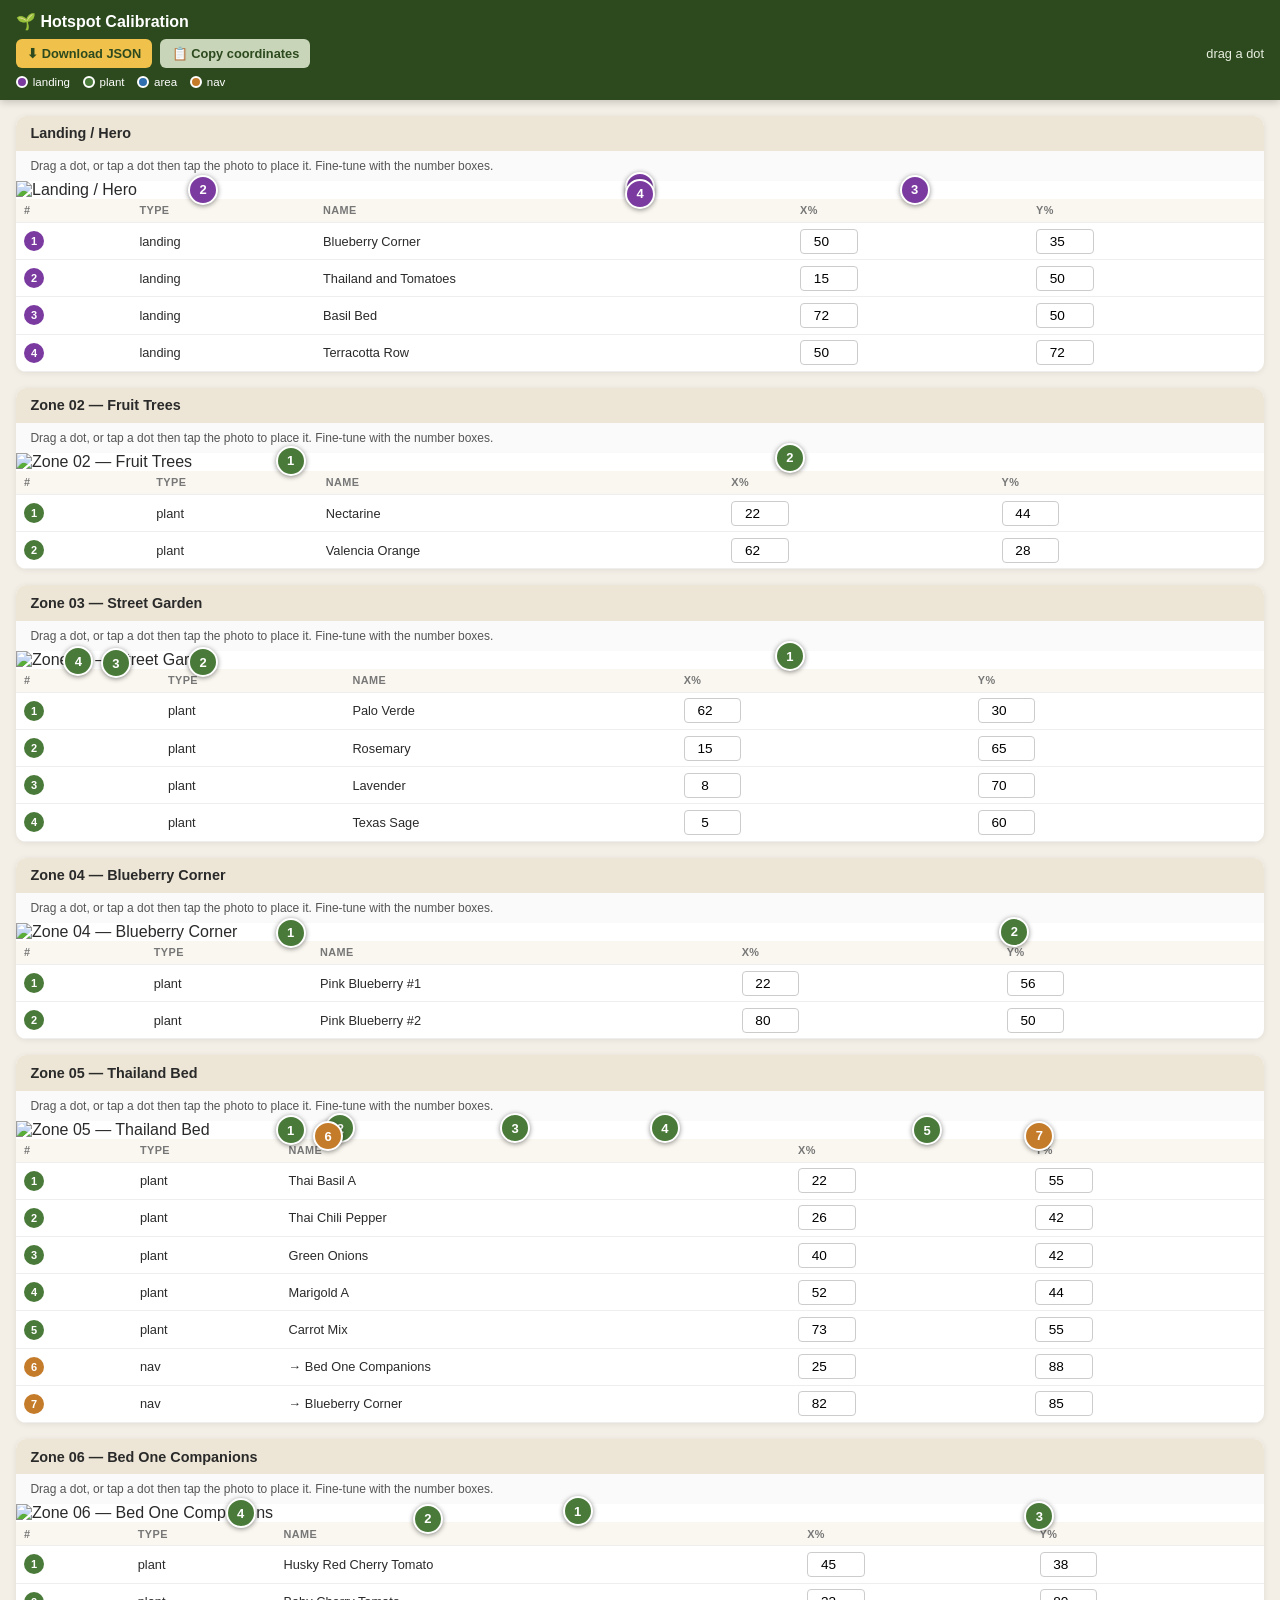
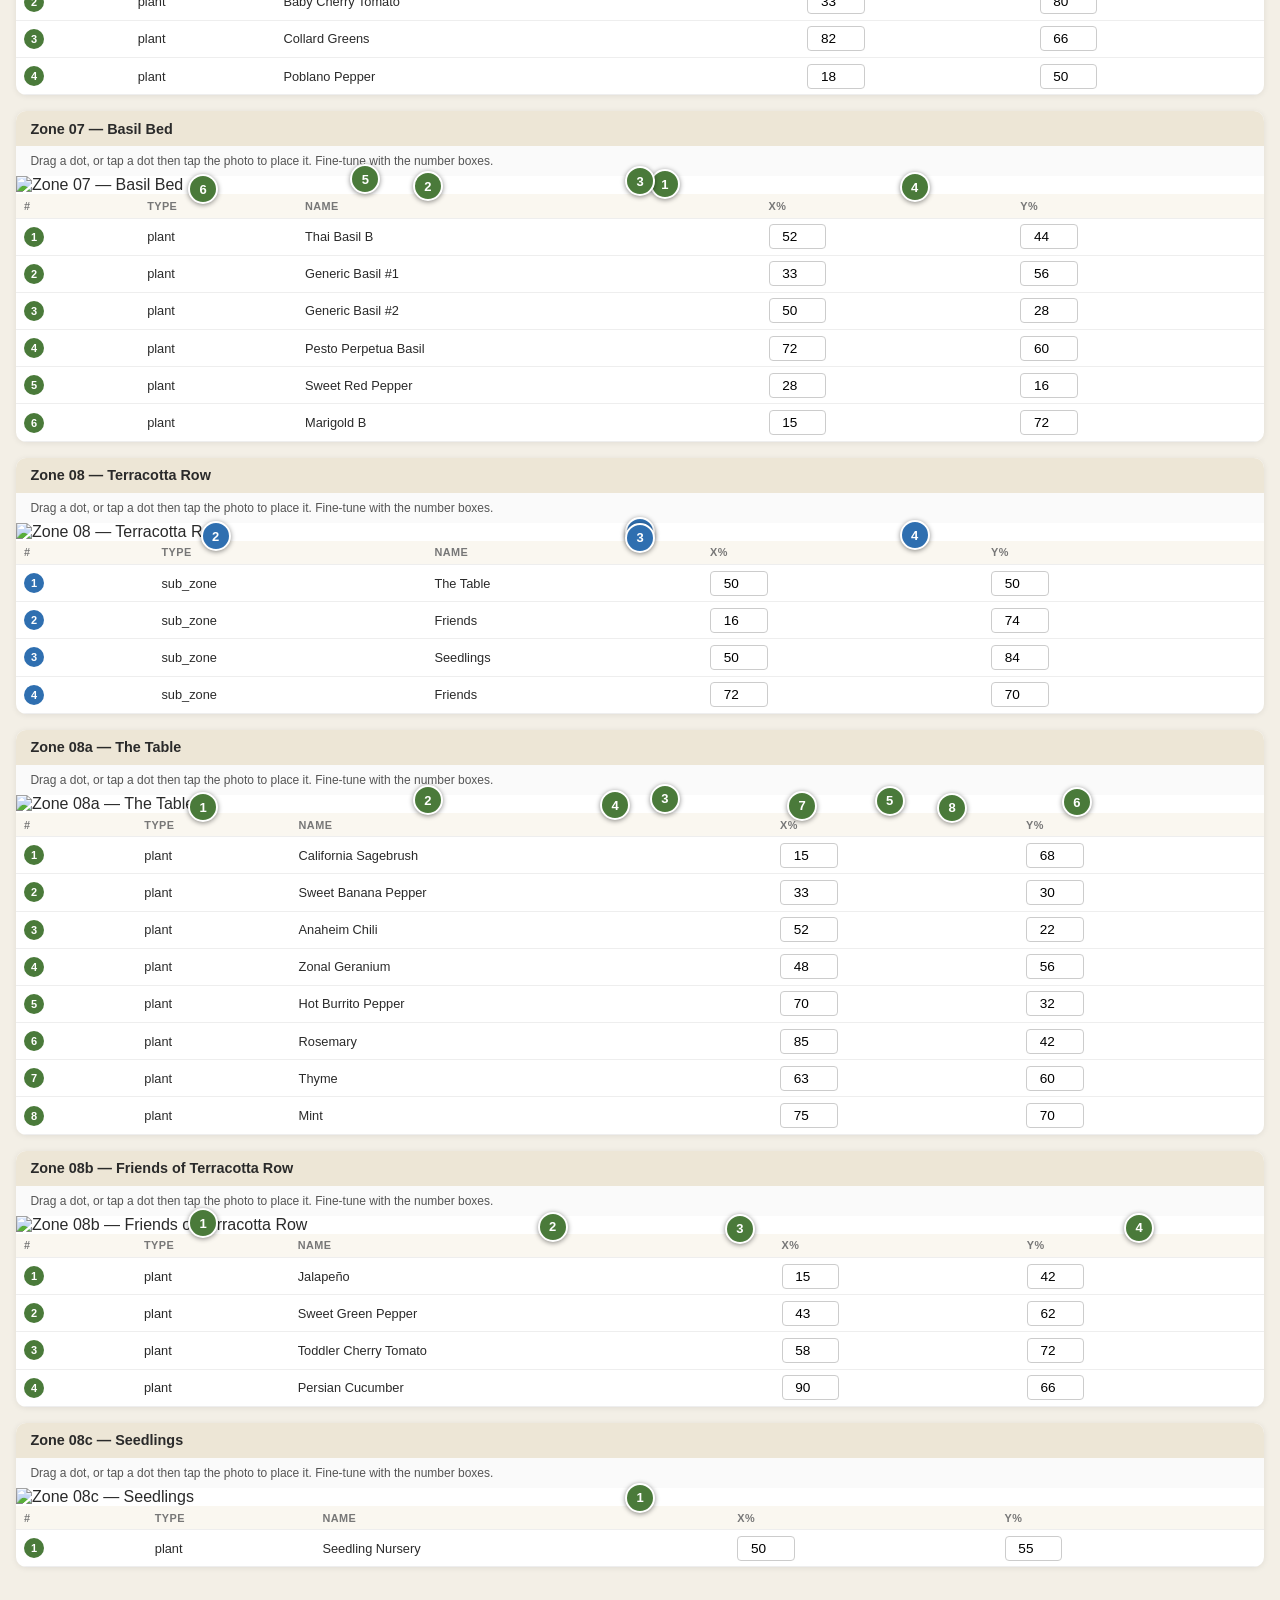
==== calibrate.html @ 71a966e8 "Add visual hotspot calibration tool (calibrate.html)" ====
<!DOCTYPE html>
<html lang="en">
<head>
  <meta charset="UTF-8">
  <meta name="viewport" content="width=device-width, initial-scale=1.0">
  <title>Hotspot Calibration — Glen's Garden</title>
  <style>
    * { box-sizing: border-box; margin: 0; padding: 0; }
    body { font-family: -apple-system, BlinkMacSystemFont, 'Segoe UI', sans-serif; background: #f3efe6; color: #2a2a2a; padding-bottom: 4rem; }
    header { position: sticky; top: 0; z-index: 50; background: #2d4a1e; color: #fff; padding: 0.75rem 1rem; box-shadow: 0 2px 8px rgba(0,0,0,.2); }
    header h1 { font-size: 1rem; font-weight: 600; }
    .toolbar { display: flex; gap: .5rem; margin-top: .5rem; flex-wrap: wrap; align-items: center; }
    .toolbar button { font-size: .8rem; padding: .45rem .7rem; border: 0; border-radius: 6px; background: #c8d5b9; color: #2d4a1e; font-weight: 600; cursor: pointer; }
    .toolbar button.primary { background: #f0c14b; }
    .readout { font-size: .8rem; color: #e8efe0; margin-left: auto; font-variant-numeric: tabular-nums; }
    .legend { display: flex; gap: .8rem; font-size: .72rem; margin-top: .45rem; flex-wrap: wrap; }
    .legend span { display: inline-flex; align-items: center; gap: .3rem; }
    .swatch { width: 12px; height: 12px; border-radius: 50%; display: inline-block; border: 2px solid #fff; }
    .block { background: #fff; margin: 1rem; border-radius: 10px; overflow: hidden; box-shadow: 0 1px 6px rgba(0,0,0,.08); }
    .block-title { padding: .6rem .9rem; font-weight: 600; font-size: .9rem; background: #ede6d6; }
    .img-wrap { position: relative; width: 100%; touch-action: none; user-select: none; -webkit-user-select: none; }
    .img-wrap img { display: block; width: 100%; height: auto; }
    .dot { position: absolute; transform: translate(-50%, -50%); width: 30px; height: 30px; border-radius: 50%;
           border: 2.5px solid #fff; display: flex; align-items: center; justify-content: center;
           color: #fff; font-size: 13px; font-weight: 700; cursor: grab; box-shadow: 0 1px 5px rgba(0,0,0,.45); touch-action: none; }
    .dot.sel { outline: 3px solid #f0c14b; outline-offset: 2px; z-index: 10; }
    table { width: 100%; border-collapse: collapse; font-size: .8rem; }
    th, td { padding: .35rem .5rem; border-bottom: 1px solid #eee; text-align: left; }
    th { background: #faf7f0; font-size: .68rem; text-transform: uppercase; letter-spacing: .04em; color: #777; }
    td .num { width: 3.6rem; padding: .25rem; border: 1px solid #ccc; border-radius: 4px; font-size: .85rem; text-align: center; }
    .rownum { width: 20px; height: 20px; border-radius: 50%; color: #fff; font-size: 11px; font-weight: 700; display: inline-flex; align-items: center; justify-content: center; }
    tr.active td { background: #fffbe9; }
    .hint { font-size: .75rem; color: #555; padding: .5rem .9rem; background: #fafafa; }
  </style>
</head>
<body>
  <header>
    <h1>🌱 Hotspot Calibration</h1>
    <div class="toolbar">
      <button class="primary" id="btn-download">⬇ Download JSON</button>
      <button id="btn-copy">📋 Copy coordinates</button>
      <span class="readout" id="readout">drag a dot</span>
    </div>
    <div class="legend">
      <span><i class="swatch" style="background:#7a3aa0"></i>landing</span>
      <span><i class="swatch" style="background:#4a7a3a"></i>plant</span>
      <span><i class="swatch" style="background:#2f6fb0"></i>area</span>
      <span><i class="swatch" style="background:#c47c2b"></i>nav</span>
    </div>
  </header>

  <div id="sections"></div>

  <script src="photo-config.js"></script>
  <script>
    const TYPE_COLOR = { landing:'#7a3aa0', plant:'#4a7a3a', sub_zone:'#2f6fb0', nav:'#c47c2b' };
    let DATA, selected = null;
    const allHandles = [];

    async function init() {
      DATA = await (await fetch('garden-data.json?_=' + Date.now())).json();
      const root = document.getElementById('sections');
      const zoneById = id => DATA.zones.find(z => z.id === id);

      // Landing / hero — landing_hotspots live on zones but sit on the hero photo
      const hero = zoneById('01');
      const landingDots = DATA.zones.filter(z => z.landing_hotspot).map(z => ({
        ref: z.landing_hotspot, type: 'landing',
        name: z.landing_label || z.name,
        id: { kind: 'landing', zoneId: z.id }
      }));
      if (hero) root.appendChild(block('Landing / Hero', hero.overview_photo, landingDots));

      // Each zone overview with its plant / area / nav dots
      DATA.zones.forEach(z => {
        const dots = [];
        (z.plants || []).forEach(p => { if (p.hotspot) dots.push({
          ref: p.hotspot, type: 'plant', name: p.name,
          id: { kind: 'plant', zoneId: z.id, plantId: p.id } }); });
        (z.sub_zones || []).forEach((s, i) => { if (s.hotspot) dots.push({
          ref: s.hotspot, type: 'sub_zone', name: s.name,
          id: { kind: 'sub', zoneId: z.id, index: i } }); });
        (z.nav_hotspots || []).forEach(n => { if (n.hotspot) {
          const t = zoneById(n.target);
          dots.push({ ref: n.hotspot, type: 'nav', name: '→ ' + (n.label || (t ? t.name : n.target)),
            id: { kind: 'nav', zoneId: z.id, target: n.target } }); } });
        if (dots.length) root.appendChild(block(`Zone ${z.id} — ${z.name}`, z.overview_photo, dots));
      });
    }

    function block(title, photo, dots) {
      const el = document.createElement('div');
      el.className = 'block';
      el.innerHTML = `<div class="block-title">${title}</div>
        <div class="hint">Drag a dot, or tap a dot then tap the photo to place it. Fine-tune with the number boxes.</div>
        <div class="img-wrap"><img src="${getPhotoUrl(photo)}" alt="${title}"></div>
        <table><thead><tr><th>#</th><th>Type</th><th>Name</th><th>X%</th><th>Y%</th></tr></thead><tbody></tbody></table>`;
      const wrap = el.querySelector('.img-wrap');
      const tbody = el.querySelector('tbody');

      dots.forEach((d, i) => {
        const n = i + 1;
        const color = TYPE_COLOR[d.type];

        const dot = document.createElement('div');
        dot.className = 'dot';
        dot.style.background = color;
        dot.textContent = n;
        place(dot, d.ref);
        wrap.appendChild(dot);

        const row = document.createElement('tr');
        row.innerHTML = `<td><span class="rownum" style="background:${color}">${n}</span></td>
          <td>${d.type}</td><td>${d.name}</td>
          <td><input class="num" type="number" min="0" max="100" step="1" value="${d.ref.x}"></td>
          <td><input class="num" type="number" min="0" max="100" step="1" value="${d.ref.y}"></td>`;
        const [xIn, yIn] = row.querySelectorAll('input');
        tbody.appendChild(row);

        const h = { ...d, dot, row, xIn, yIn, wrap, n };
        allHandles.push(h);

        const selectThis = () => {
          allHandles.forEach(o => { o.dot.classList.remove('sel'); o.row.classList.remove('active'); });
          dot.classList.add('sel'); row.classList.add('active'); selected = h;
          readout(h);
        };

        // drag
        dot.addEventListener('pointerdown', e => {
          e.preventDefault(); selectThis();
          const move = ev => setFromEvent(h, ev);
          const up = () => { document.removeEventListener('pointermove', move); document.removeEventListener('pointerup', up); };
          document.addEventListener('pointermove', move); document.addEventListener('pointerup', up);
        });
        // number inputs
        xIn.addEventListener('input', () => { d.ref.x = clamp(+xIn.value); place(dot, d.ref); readout(h); });
        yIn.addEventListener('input', () => { d.ref.y = clamp(+yIn.value); place(dot, d.ref); readout(h); });
      });

      // tap empty image area to move the selected dot here
      wrap.addEventListener('pointerdown', e => {
        if (e.target.classList.contains('dot')) return;
        if (selected && selected.wrap === wrap) setFromEvent(selected, e);
      });

      return el;
    }

    function setFromEvent(h, ev) {
      const r = h.wrap.getBoundingClientRect();
      h.ref.x = clamp(Math.round((ev.clientX - r.left) / r.width * 100));
      h.ref.y = clamp(Math.round((ev.clientY - r.top) / r.height * 100));
      place(h.dot, h.ref); h.xIn.value = h.ref.x; h.yIn.value = h.ref.y; readout(h);
    }
    function place(dot, ref) { dot.style.left = ref.x + '%'; dot.style.top = ref.y + '%'; }
    function clamp(v) { return Math.max(0, Math.min(100, isNaN(v) ? 0 : v)); }
    function readout(h) { document.getElementById('readout').textContent = `${h.name}: ${h.ref.x}, ${h.ref.y}`; }

    // Export full updated data file
    document.getElementById('btn-download').addEventListener('click', () => {
      const blob = new Blob([JSON.stringify(DATA, null, 2) + '\n'], { type: 'application/json' });
      const a = document.createElement('a');
      a.href = URL.createObjectURL(blob); a.download = 'garden-data.json'; a.click();
    });

    // Export a compact, paste-back summary
    document.getElementById('btn-copy').addEventListener('click', async () => {
      const lines = allHandles.map(h => {
        const id = h.id;
        if (id.kind === 'landing') return `landing ${id.zoneId} -> ${h.ref.x},${h.ref.y}`;
        if (id.kind === 'plant')   return `plant ${id.zoneId} ${id.plantId} -> ${h.ref.x},${h.ref.y}`;
        if (id.kind === 'sub')     return `sub ${id.zoneId} #${id.index} (${h.name}) -> ${h.ref.x},${h.ref.y}`;
        if (id.kind === 'nav')     return `nav ${id.zoneId} ${id.target} -> ${h.ref.x},${h.ref.y}`;
      });
      const text = 'HOTSPOTS\n' + lines.join('\n');
      try { await navigator.clipboard.writeText(text); document.getElementById('readout').textContent = 'copied ' + lines.length + ' coords'; }
      catch { prompt('Copy these coordinates:', text); }
    });

    init();
  </script>
</body>
</html>
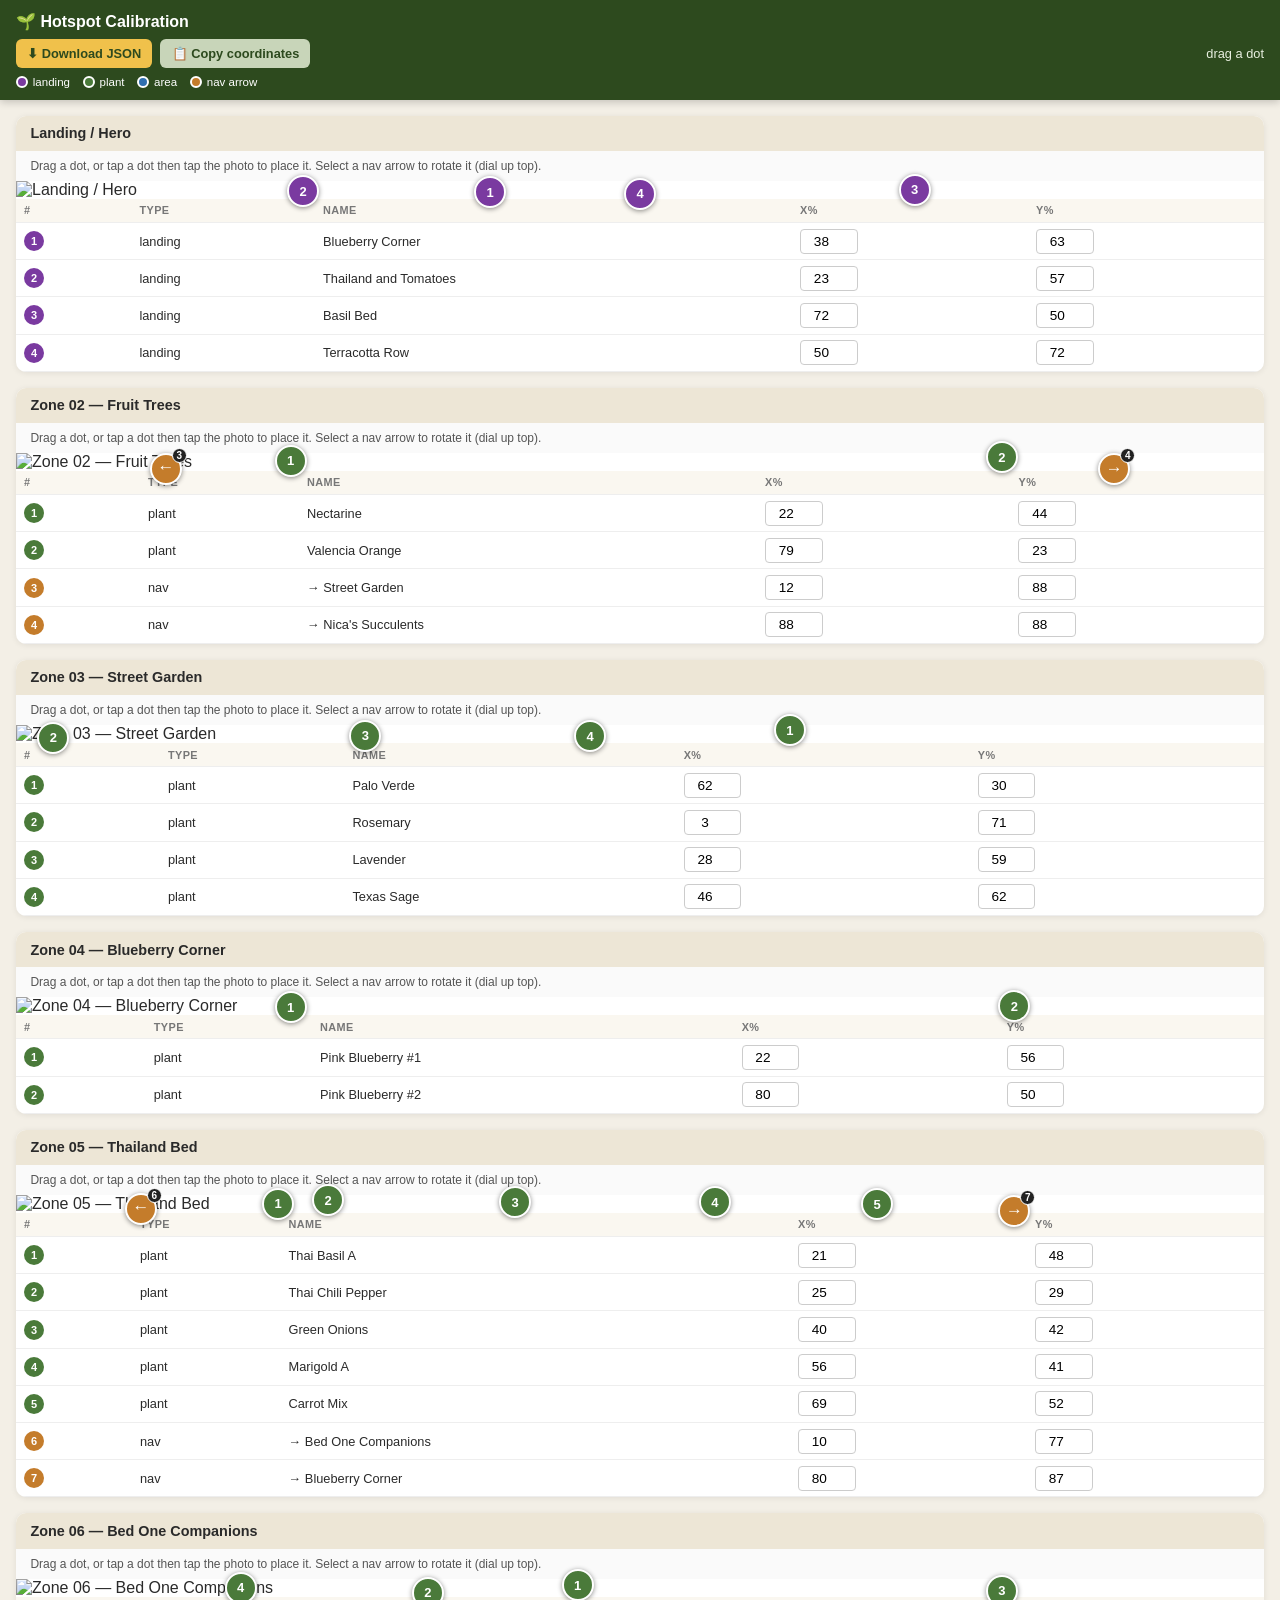
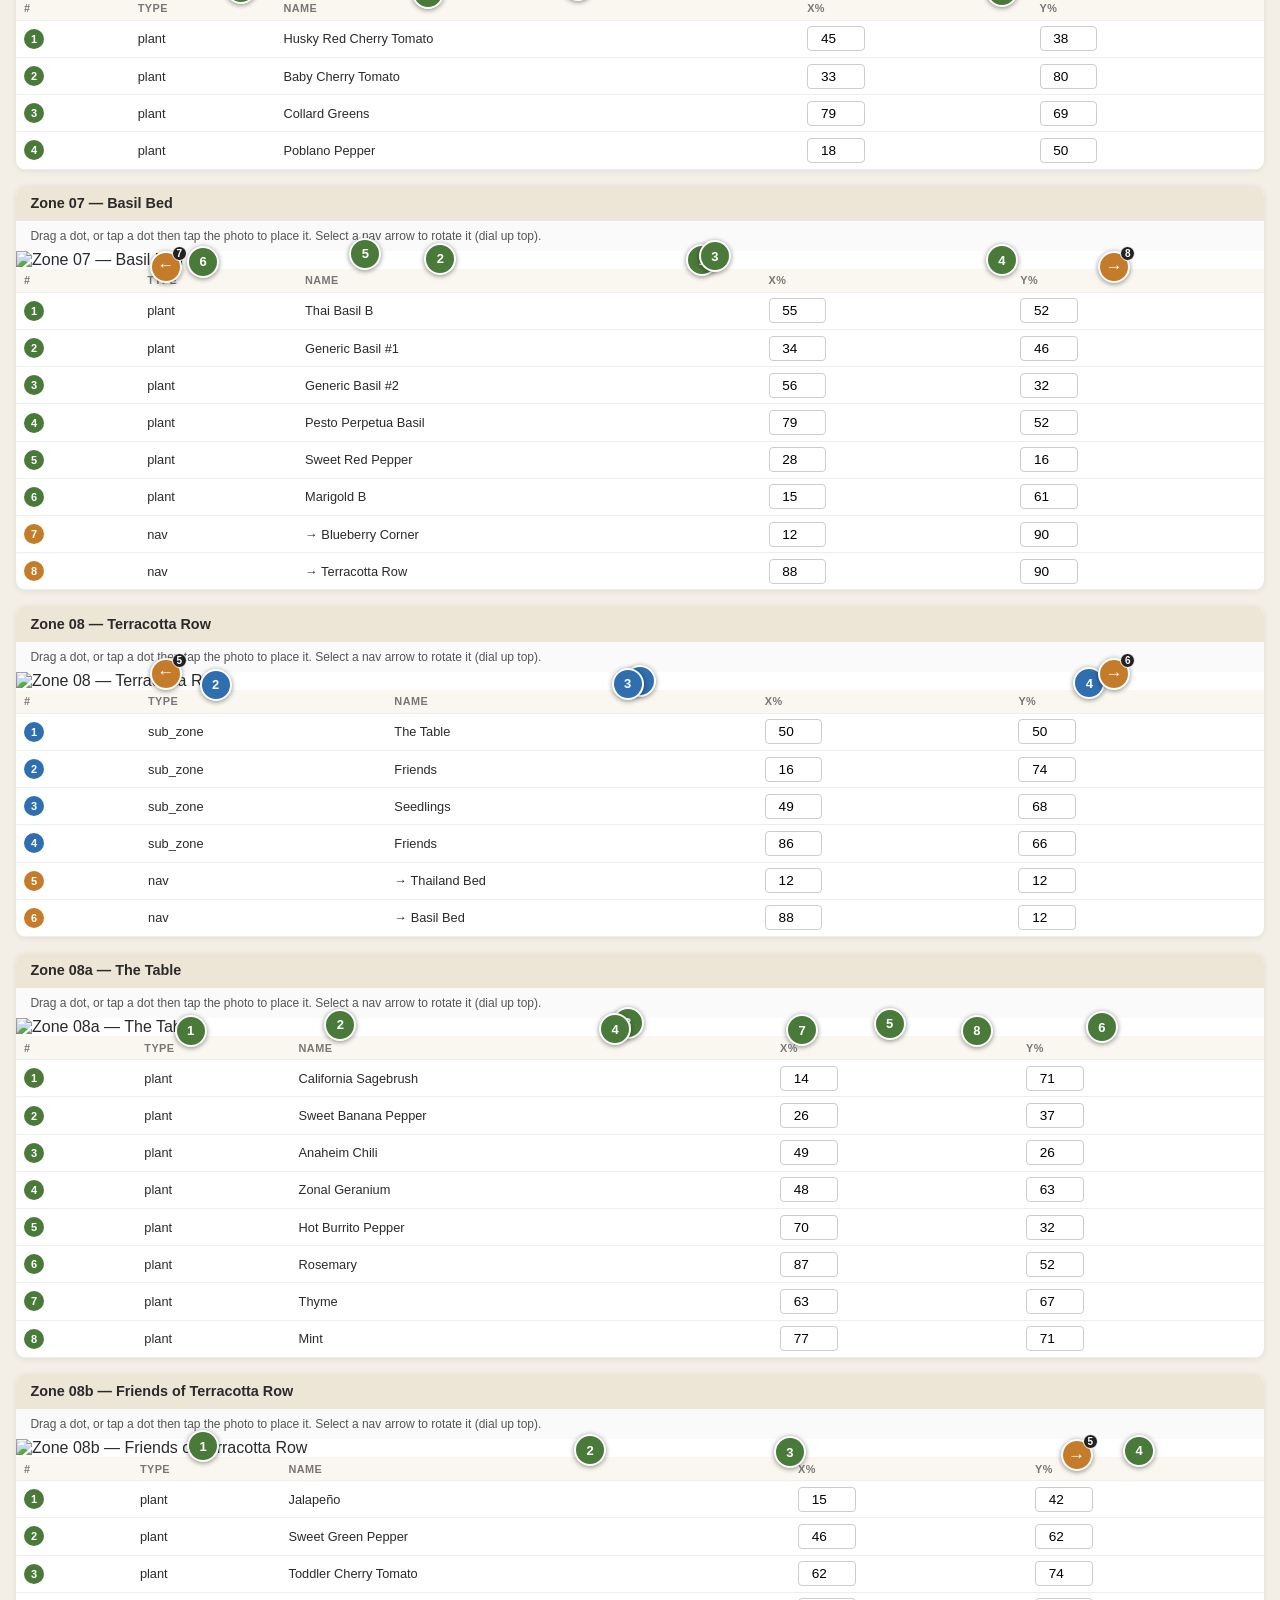
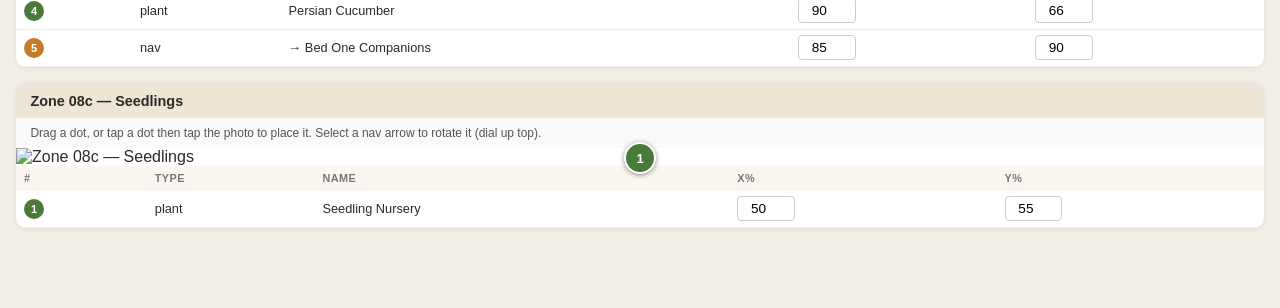
==== commit e7488031: "Arrows use rotation angle; add rotation dial to calibration tool" ====
--- a/calibrate.html
+++ b/calibrate.html
@@ -16,14 +16,23 @@
     .legend { display: flex; gap: .8rem; font-size: .72rem; margin-top: .45rem; flex-wrap: wrap; }
     .legend span { display: inline-flex; align-items: center; gap: .3rem; }
     .swatch { width: 12px; height: 12px; border-radius: 50%; display: inline-block; border: 2px solid #fff; }
+    /* rotation dial — shown only when a nav arrow is selected */
+    .rotbar { display: none; align-items: center; gap: .4rem; margin-top: .55rem; background: rgba(255,255,255,.12); padding: .4rem .55rem; border-radius: 8px; flex-wrap: wrap; }
+    .rotbar span.lbl { font-size: .75rem; font-weight: 600; }
+    .rotbar button { width: 30px; height: 30px; border: 0; border-radius: 6px; background: #c8d5b9; color: #2d4a1e; font-size: 1rem; font-weight: 700; cursor: pointer; }
+    .rotbar input[type=range] { flex: 1; min-width: 120px; accent-color: #f0c14b; }
+    .rotbar input[type=number] { width: 3.6rem; padding: .25rem; border-radius: 4px; border: 0; text-align: center; }
+    .rotbar .deg { font-size: .8rem; min-width: 2.6rem; text-align: right; font-variant-numeric: tabular-nums; }
     .block { background: #fff; margin: 1rem; border-radius: 10px; overflow: hidden; box-shadow: 0 1px 6px rgba(0,0,0,.08); }
     .block-title { padding: .6rem .9rem; font-weight: 600; font-size: .9rem; background: #ede6d6; }
     .img-wrap { position: relative; width: 100%; touch-action: none; user-select: none; -webkit-user-select: none; }
     .img-wrap img { display: block; width: 100%; height: auto; }
-    .dot { position: absolute; transform: translate(-50%, -50%); width: 30px; height: 30px; border-radius: 50%;
+    .dot { position: absolute; transform: translate(-50%, -50%); width: 32px; height: 32px; border-radius: 50%;
            border: 2.5px solid #fff; display: flex; align-items: center; justify-content: center;
            color: #fff; font-size: 13px; font-weight: 700; cursor: grab; box-shadow: 0 1px 5px rgba(0,0,0,.45); touch-action: none; }
     .dot.sel { outline: 3px solid #f0c14b; outline-offset: 2px; z-index: 10; }
+    .dot .na { display: inline-block; font-size: 17px; line-height: 1; }
+    .dot .badge { position: absolute; top: -7px; right: -7px; background: #222; color: #fff; font-size: 10px; width: 15px; height: 15px; border-radius: 50%; display: flex; align-items: center; justify-content: center; border: 1px solid #fff; }
     table { width: 100%; border-collapse: collapse; font-size: .8rem; }
     th, td { padding: .35rem .5rem; border-bottom: 1px solid #eee; text-align: left; }
     th { background: #faf7f0; font-size: .68rem; text-transform: uppercase; letter-spacing: .04em; color: #777; }
@@ -41,11 +50,21 @@
       <button id="btn-copy">📋 Copy coordinates</button>
       <span class="readout" id="readout">drag a dot</span>
     </div>
+    <div class="rotbar" id="rotbar">
+      <span class="lbl">Rotate arrow:</span>
+      <button data-a="180" title="left">←</button>
+      <button data-a="270" title="up">↑</button>
+      <button data-a="0" title="right">→</button>
+      <button data-a="90" title="down">↓</button>
+      <input type="range" id="rotRange" min="0" max="359" step="5" value="0">
+      <input type="number" id="rotNum" min="0" max="359" step="5" value="0">
+      <span class="deg" id="rotVal">0°</span>
+    </div>
     <div class="legend">
       <span><i class="swatch" style="background:#7a3aa0"></i>landing</span>
       <span><i class="swatch" style="background:#4a7a3a"></i>plant</span>
       <span><i class="swatch" style="background:#2f6fb0"></i>area</span>
-      <span><i class="swatch" style="background:#c47c2b"></i>nav</span>
+      <span><i class="swatch" style="background:#c47c2b"></i>nav arrow</span>
     </div>
   </header>
 
@@ -62,16 +81,12 @@
       const root = document.getElementById('sections');
       const zoneById = id => DATA.zones.find(z => z.id === id);
 
-      // Landing / hero — landing_hotspots live on zones but sit on the hero photo
       const hero = zoneById('01');
       const landingDots = DATA.zones.filter(z => z.landing_hotspot).map(z => ({
-        ref: z.landing_hotspot, type: 'landing',
-        name: z.landing_label || z.name,
-        id: { kind: 'landing', zoneId: z.id }
-      }));
+        ref: z.landing_hotspot, type: 'landing', name: z.landing_label || z.name,
+        id: { kind: 'landing', zoneId: z.id } }));
       if (hero) root.appendChild(block('Landing / Hero', hero.overview_photo, landingDots));
 
-      // Each zone overview with its plant / area / nav dots
       DATA.zones.forEach(z => {
         const dots = [];
         (z.plants || []).forEach(p => { if (p.hotspot) dots.push({
@@ -81,9 +96,10 @@
           ref: s.hotspot, type: 'sub_zone', name: s.name,
           id: { kind: 'sub', zoneId: z.id, index: i } }); });
         (z.nav_hotspots || []).forEach(n => { if (n.hotspot) {
+          if (n.angle == null) n.angle = 0;
           const t = zoneById(n.target);
           dots.push({ ref: n.hotspot, type: 'nav', name: '→ ' + (n.label || (t ? t.name : n.target)),
-            id: { kind: 'nav', zoneId: z.id, target: n.target } }); } });
+            id: { kind: 'nav', zoneId: z.id, target: n.target }, navObj: n }); } });
         if (dots.length) root.appendChild(block(`Zone ${z.id} — ${z.name}`, z.overview_photo, dots));
       });
     }
@@ -92,7 +108,7 @@
       const el = document.createElement('div');
       el.className = 'block';
       el.innerHTML = `<div class="block-title">${title}</div>
-        <div class="hint">Drag a dot, or tap a dot then tap the photo to place it. Fine-tune with the number boxes.</div>
+        <div class="hint">Drag a dot, or tap a dot then tap the photo to place it. Select a nav arrow to rotate it (dial up top).</div>
         <div class="img-wrap"><img src="${getPhotoUrl(photo)}" alt="${title}"></div>
         <table><thead><tr><th>#</th><th>Type</th><th>Name</th><th>X%</th><th>Y%</th></tr></thead><tbody></tbody></table>`;
       const wrap = el.querySelector('.img-wrap');
@@ -105,8 +121,18 @@
         const dot = document.createElement('div');
         dot.className = 'dot';
         dot.style.background = color;
-        dot.textContent = n;
         place(dot, d.ref);
+        if (d.type === 'nav') {
+          const g = document.createElement('span');
+          g.className = 'na'; g.textContent = '→';
+          g.style.transform = `rotate(${d.navObj.angle || 0}deg)`;
+          const badge = document.createElement('span');
+          badge.className = 'badge'; badge.textContent = n;
+          dot.appendChild(g); dot.appendChild(badge);
+          d.glyph = g;
+        } else {
+          dot.textContent = n;
+        }
         wrap.appendChild(dot);
 
         const row = document.createElement('tr');
@@ -117,35 +143,53 @@
         const [xIn, yIn] = row.querySelectorAll('input');
         tbody.appendChild(row);
 
-        const h = { ...d, dot, row, xIn, yIn, wrap, n };
+        const h = Object.assign(d, { dot, row, xIn, yIn, wrap, n });
         allHandles.push(h);
 
-        const selectThis = () => {
-          allHandles.forEach(o => { o.dot.classList.remove('sel'); o.row.classList.remove('active'); });
-          dot.classList.add('sel'); row.classList.add('active'); selected = h;
-          readout(h);
-        };
-
-        // drag
         dot.addEventListener('pointerdown', e => {
-          e.preventDefault(); selectThis();
+          e.preventDefault(); selectHandle(h);
           const move = ev => setFromEvent(h, ev);
           const up = () => { document.removeEventListener('pointermove', move); document.removeEventListener('pointerup', up); };
           document.addEventListener('pointermove', move); document.addEventListener('pointerup', up);
         });
-        // number inputs
         xIn.addEventListener('input', () => { d.ref.x = clamp(+xIn.value); place(dot, d.ref); readout(h); });
         yIn.addEventListener('input', () => { d.ref.y = clamp(+yIn.value); place(dot, d.ref); readout(h); });
       });
 
-      // tap empty image area to move the selected dot here
       wrap.addEventListener('pointerdown', e => {
-        if (e.target.classList.contains('dot')) return;
+        if (e.target.closest('.dot')) return;
         if (selected && selected.wrap === wrap) setFromEvent(selected, e);
       });
-
       return el;
     }
+
+    function selectHandle(h) {
+      allHandles.forEach(o => { o.dot.classList.remove('sel'); o.row.classList.remove('active'); });
+      h.dot.classList.add('sel'); h.row.classList.add('active'); selected = h;
+      const rb = document.getElementById('rotbar');
+      if (h.type === 'nav') {
+        rb.style.display = 'flex';
+        const a = h.navObj.angle || 0;
+        document.getElementById('rotRange').value = a;
+        document.getElementById('rotNum').value = a;
+        document.getElementById('rotVal').textContent = a + '°';
+      } else { rb.style.display = 'none'; }
+      readout(h);
+    }
+
+    function setAngle(v) {
+      if (!selected || selected.type !== 'nav') return;
+      v = ((Math.round(+v) % 360) + 360) % 360;
+      selected.navObj.angle = v;
+      if (selected.glyph) selected.glyph.style.transform = `rotate(${v}deg)`;
+      document.getElementById('rotRange').value = v;
+      document.getElementById('rotNum').value = v;
+      document.getElementById('rotVal').textContent = v + '°';
+      readout(selected);
+    }
+    document.getElementById('rotRange').addEventListener('input', e => setAngle(e.target.value));
+    document.getElementById('rotNum').addEventListener('input', e => setAngle(e.target.value));
+    document.querySelectorAll('.rotbar button').forEach(b => b.addEventListener('click', () => setAngle(b.dataset.a)));
 
     function setFromEvent(h, ev) {
       const r = h.wrap.getBoundingClientRect();
@@ -155,23 +199,24 @@
     }
     function place(dot, ref) { dot.style.left = ref.x + '%'; dot.style.top = ref.y + '%'; }
     function clamp(v) { return Math.max(0, Math.min(100, isNaN(v) ? 0 : v)); }
-    function readout(h) { document.getElementById('readout').textContent = `${h.name}: ${h.ref.x}, ${h.ref.y}`; }
-
-    // Export full updated data file
+    function readout(h) {
+      const base = `${h.name}: ${h.ref.x}, ${h.ref.y}`;
+      document.getElementById('readout').textContent = h.type === 'nav' ? `${base} · ${h.navObj.angle || 0}°` : base;
+    }
+
     document.getElementById('btn-download').addEventListener('click', () => {
       const blob = new Blob([JSON.stringify(DATA, null, 2) + '\n'], { type: 'application/json' });
       const a = document.createElement('a');
       a.href = URL.createObjectURL(blob); a.download = 'garden-data.json'; a.click();
     });
 
-    // Export a compact, paste-back summary
     document.getElementById('btn-copy').addEventListener('click', async () => {
       const lines = allHandles.map(h => {
         const id = h.id;
         if (id.kind === 'landing') return `landing ${id.zoneId} -> ${h.ref.x},${h.ref.y}`;
         if (id.kind === 'plant')   return `plant ${id.zoneId} ${id.plantId} -> ${h.ref.x},${h.ref.y}`;
         if (id.kind === 'sub')     return `sub ${id.zoneId} #${id.index} (${h.name}) -> ${h.ref.x},${h.ref.y}`;
-        if (id.kind === 'nav')     return `nav ${id.zoneId} ${id.target} -> ${h.ref.x},${h.ref.y}`;
+        if (id.kind === 'nav')     return `nav ${id.zoneId} ${id.target} -> ${h.ref.x},${h.ref.y} @${h.navObj.angle || 0}`;
       });
       const text = 'HOTSPOTS\n' + lines.join('\n');
       try { await navigator.clipboard.writeText(text); document.getElementById('readout').textContent = 'copied ' + lines.length + ' coords'; }
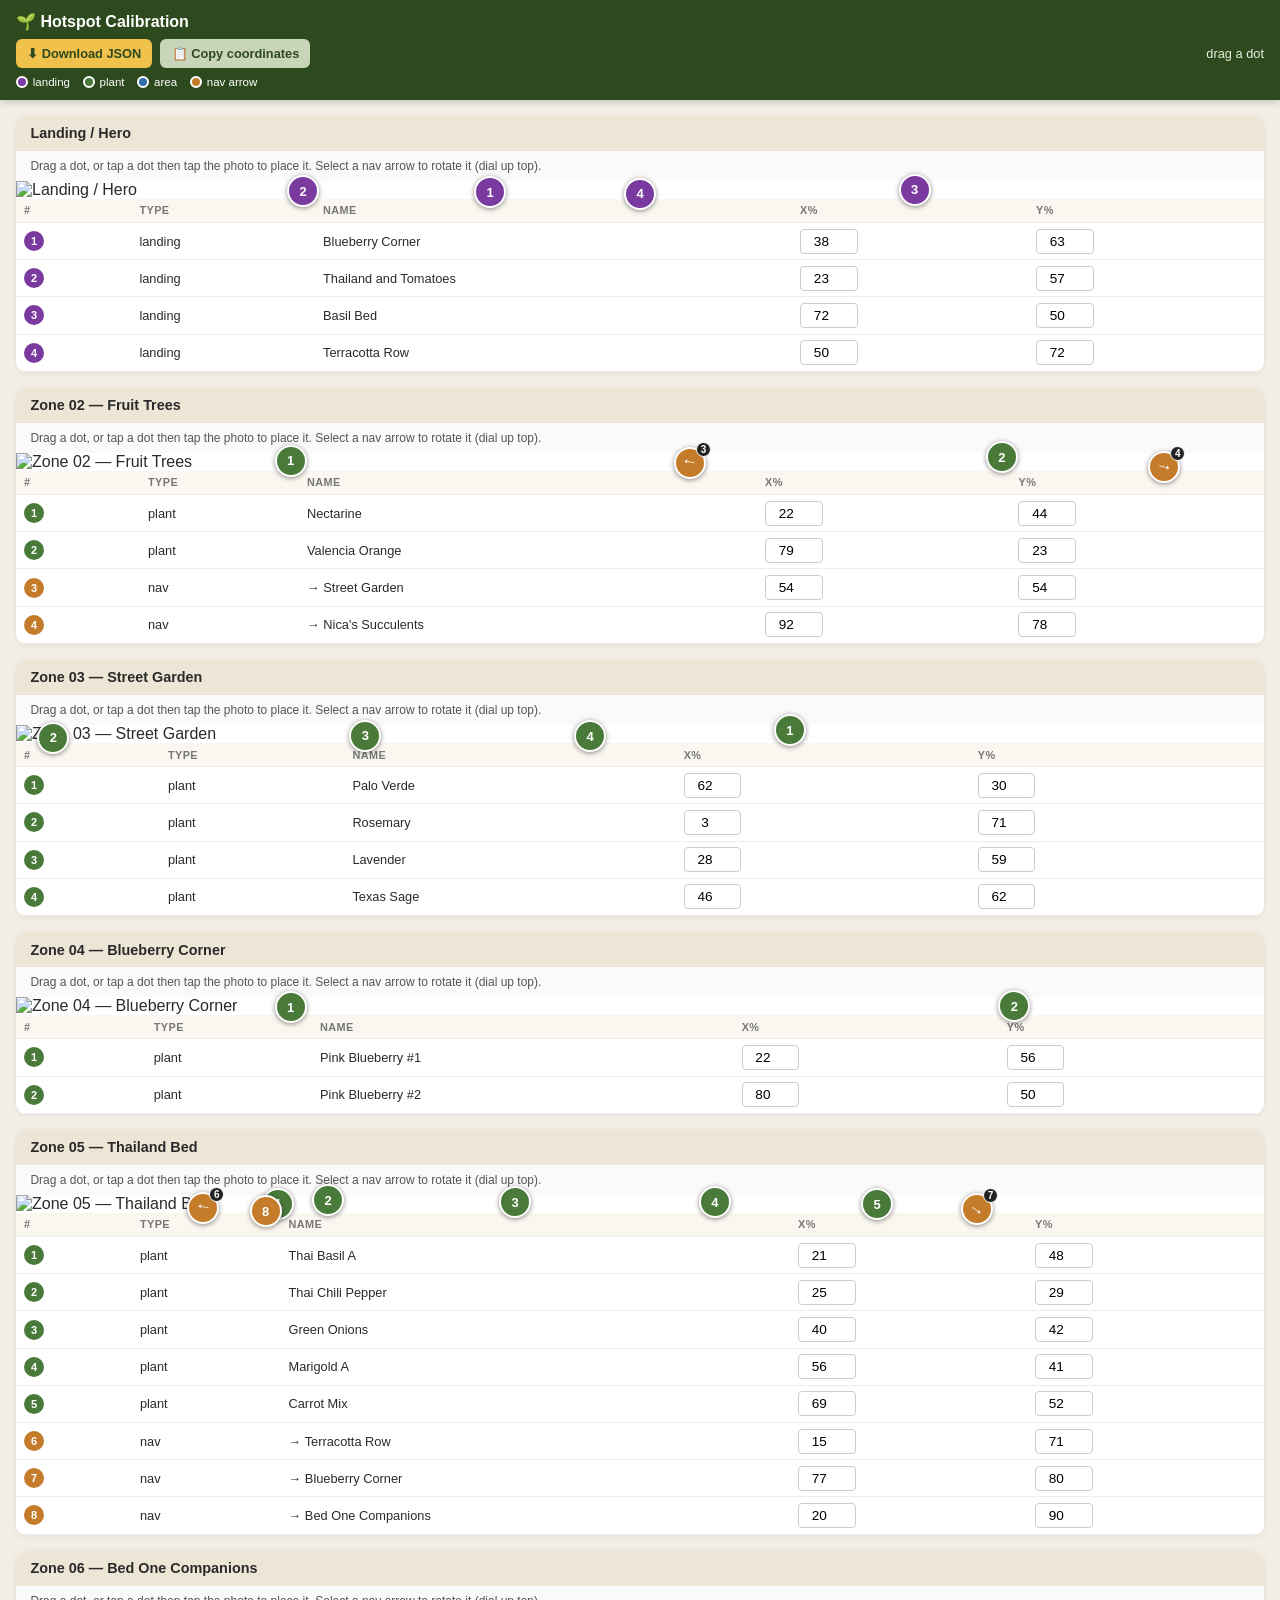
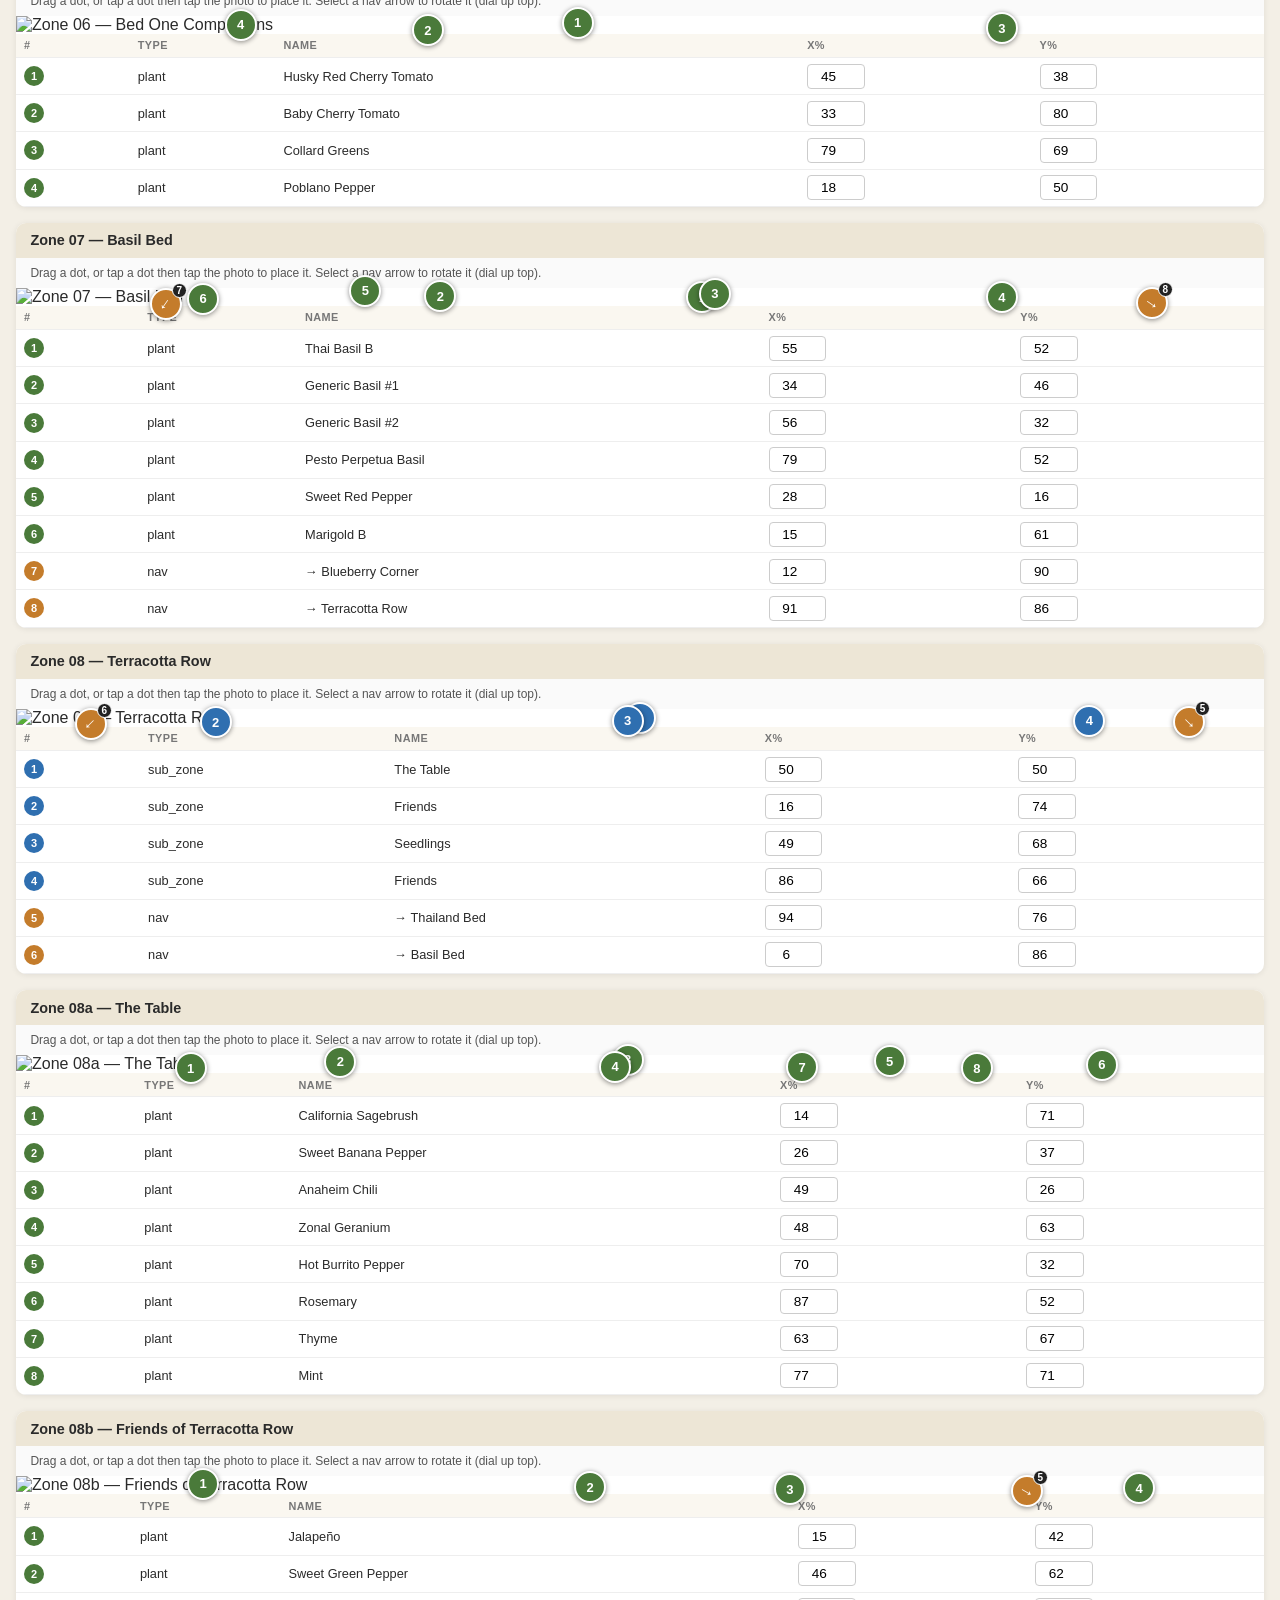
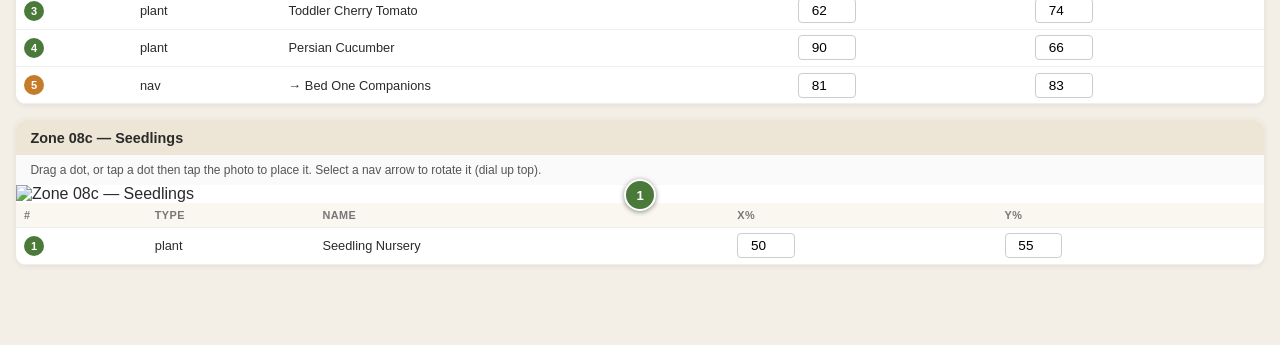
==== commit 8bbd893d: "Zone 05: retarget arrow to Terracotta Row, add dot-style nav to Bed One Companions" ====
--- a/calibrate.html
+++ b/calibrate.html
@@ -96,7 +96,7 @@
           ref: s.hotspot, type: 'sub_zone', name: s.name,
           id: { kind: 'sub', zoneId: z.id, index: i } }); });
         (z.nav_hotspots || []).forEach(n => { if (n.hotspot) {
-          if (n.angle == null) n.angle = 0;
+          if (n.style !== 'dot' && n.angle == null) n.angle = 0;
           const t = zoneById(n.target);
           dots.push({ ref: n.hotspot, type: 'nav', name: '→ ' + (n.label || (t ? t.name : n.target)),
             id: { kind: 'nav', zoneId: z.id, target: n.target }, navObj: n }); } });
@@ -122,7 +122,7 @@
         dot.className = 'dot';
         dot.style.background = color;
         place(dot, d.ref);
-        if (d.type === 'nav') {
+        if (d.type === 'nav' && d.navObj.style !== 'dot') {
           const g = document.createElement('span');
           g.className = 'na'; g.textContent = '→';
           g.style.transform = `rotate(${d.navObj.angle || 0}deg)`;
@@ -167,7 +167,7 @@
       allHandles.forEach(o => { o.dot.classList.remove('sel'); o.row.classList.remove('active'); });
       h.dot.classList.add('sel'); h.row.classList.add('active'); selected = h;
       const rb = document.getElementById('rotbar');
-      if (h.type === 'nav') {
+      if (h.type === 'nav' && h.navObj.style !== 'dot') {
         rb.style.display = 'flex';
         const a = h.navObj.angle || 0;
         document.getElementById('rotRange').value = a;
@@ -201,7 +201,8 @@
     function clamp(v) { return Math.max(0, Math.min(100, isNaN(v) ? 0 : v)); }
     function readout(h) {
       const base = `${h.name}: ${h.ref.x}, ${h.ref.y}`;
-      document.getElementById('readout').textContent = h.type === 'nav' ? `${base} · ${h.navObj.angle || 0}°` : base;
+      const isArrow = h.type === 'nav' && h.navObj.style !== 'dot';
+      document.getElementById('readout').textContent = isArrow ? `${base} · ${h.navObj.angle || 0}°` : base;
     }
 
     document.getElementById('btn-download').addEventListener('click', () => {
@@ -216,7 +217,9 @@
         if (id.kind === 'landing') return `landing ${id.zoneId} -> ${h.ref.x},${h.ref.y}`;
         if (id.kind === 'plant')   return `plant ${id.zoneId} ${id.plantId} -> ${h.ref.x},${h.ref.y}`;
         if (id.kind === 'sub')     return `sub ${id.zoneId} #${id.index} (${h.name}) -> ${h.ref.x},${h.ref.y}`;
-        if (id.kind === 'nav')     return `nav ${id.zoneId} ${id.target} -> ${h.ref.x},${h.ref.y} @${h.navObj.angle || 0}`;
+        if (id.kind === 'nav')     return (h.navObj.style === 'dot')
+          ? `nav ${id.zoneId} ${id.target} -> ${h.ref.x},${h.ref.y}`
+          : `nav ${id.zoneId} ${id.target} -> ${h.ref.x},${h.ref.y} @${h.navObj.angle || 0}`;
       });
       const text = 'HOTSPOTS\n' + lines.join('\n');
       try { await navigator.clipboard.writeText(text); document.getElementById('readout').textContent = 'copied ' + lines.length + ' coords'; }
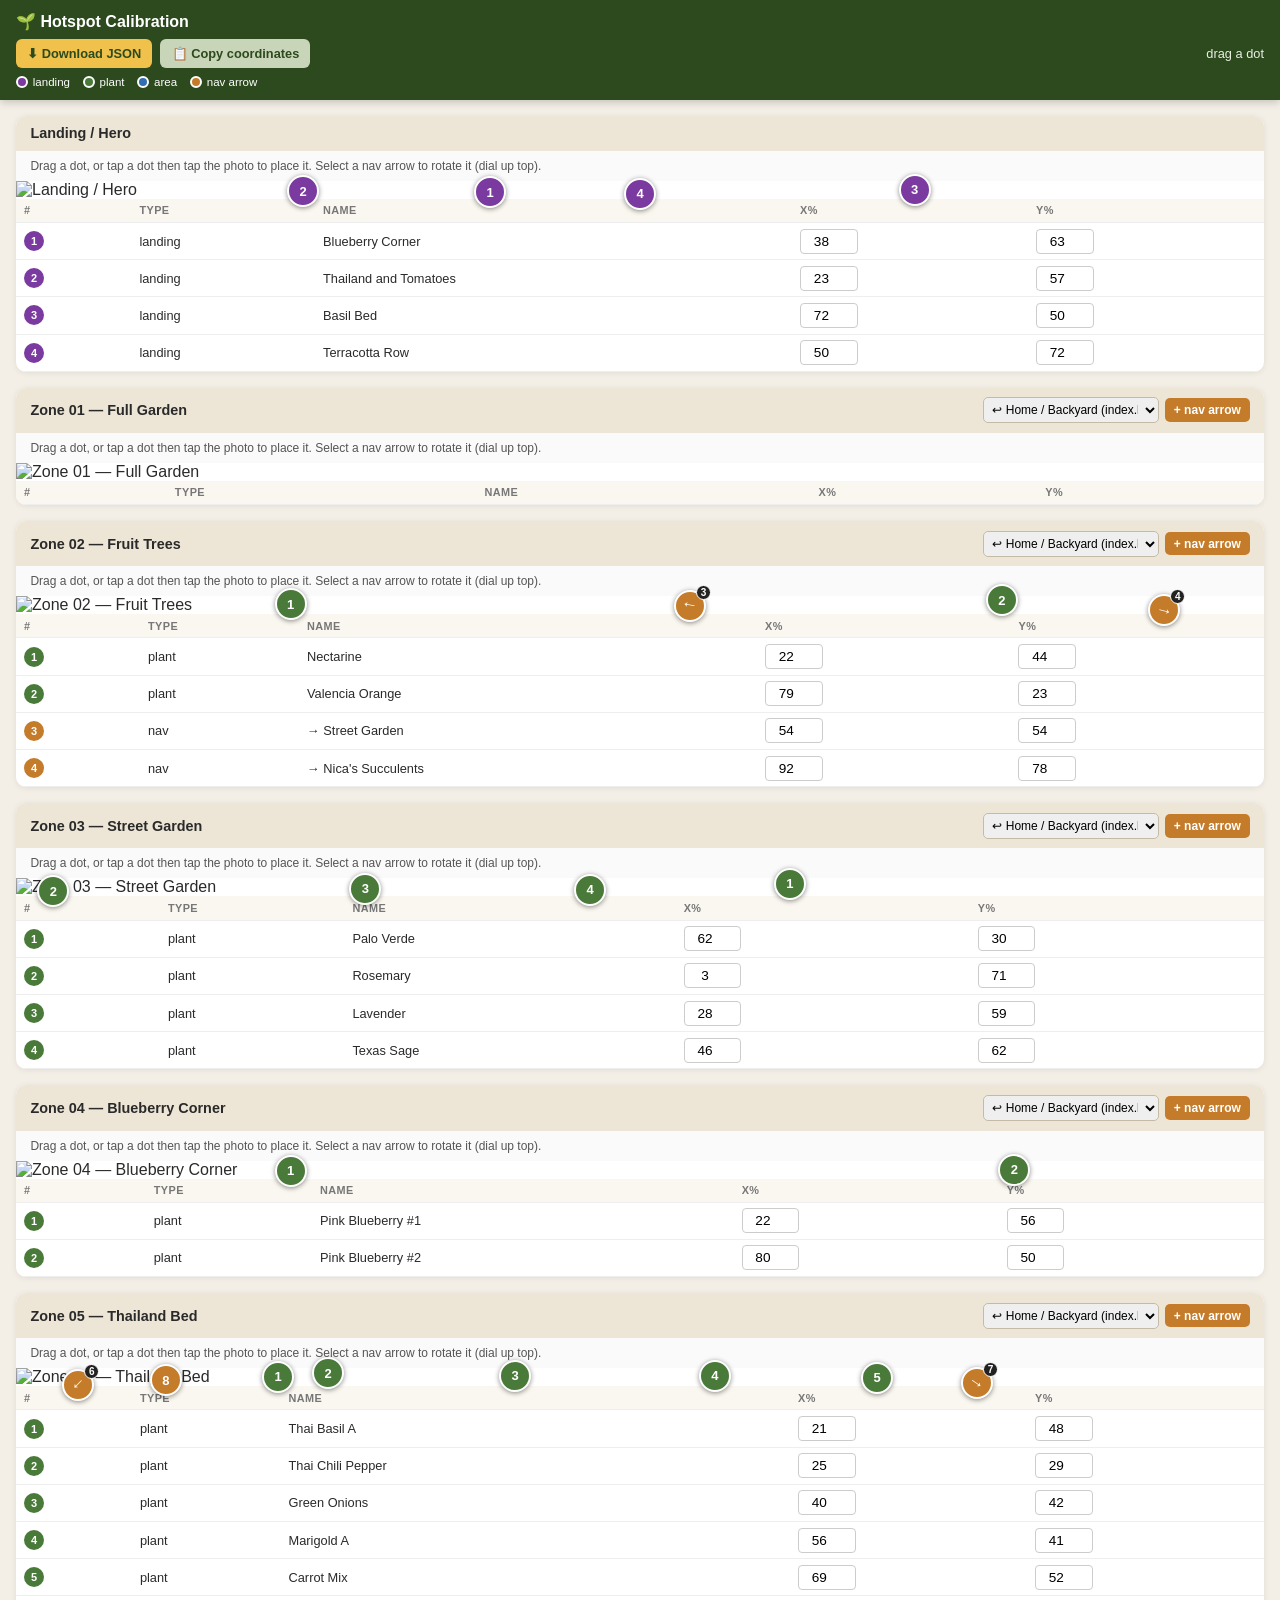
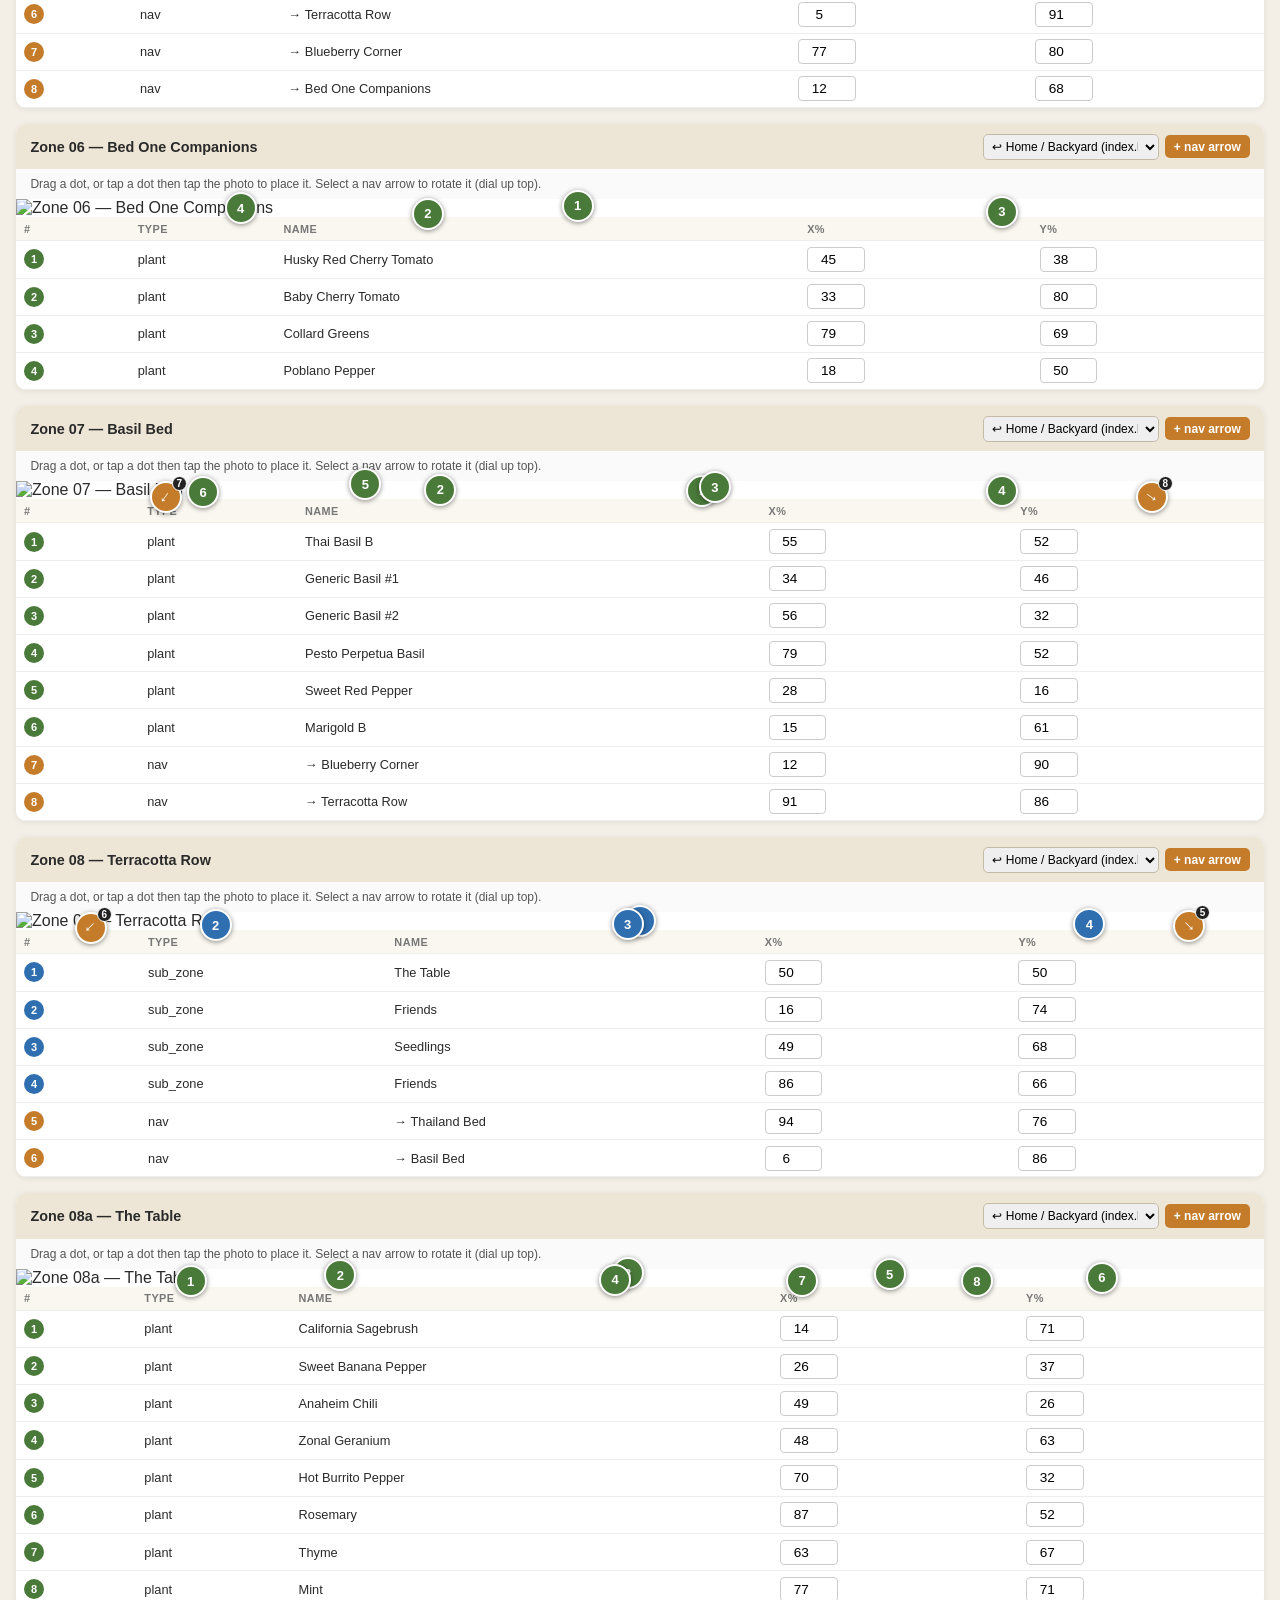
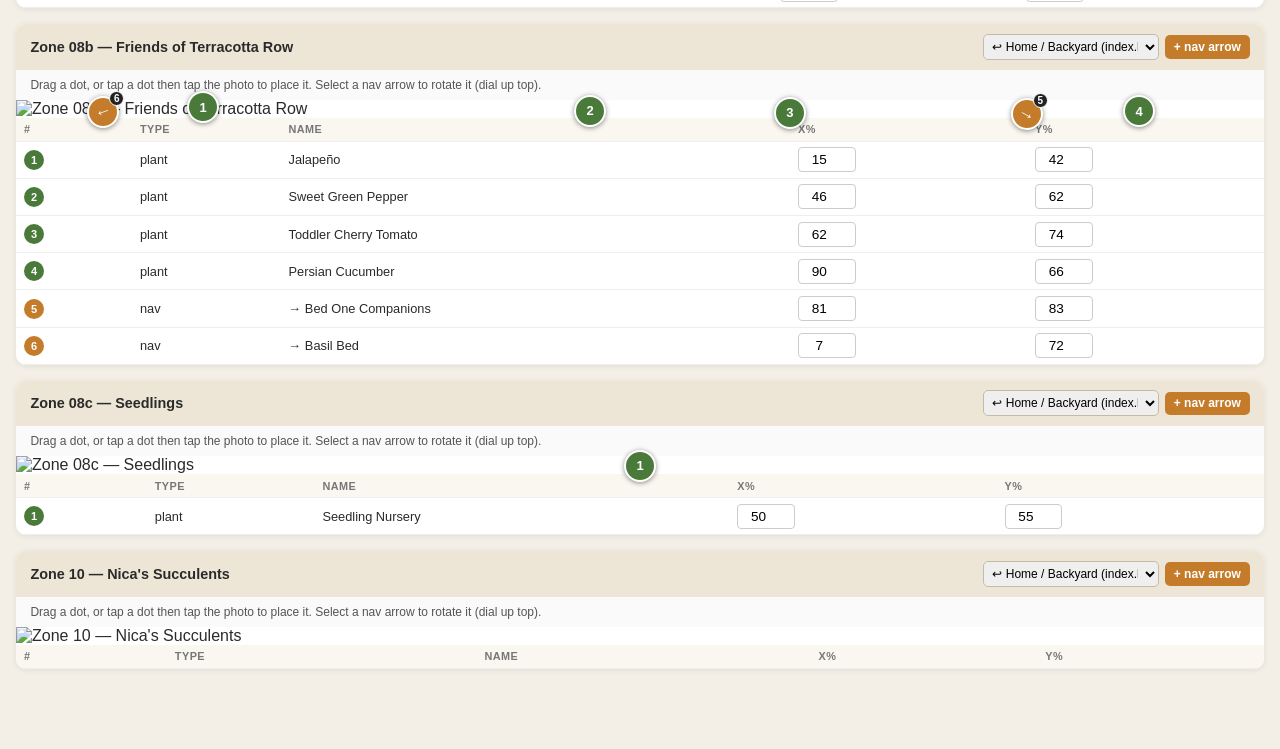
==== commit cc53f684: "Add 'create nav arrow' control to calibrate page Each zone block now has a target dropdown + '+ nav " ====
--- a/calibrate.html
+++ b/calibrate.html
@@ -24,7 +24,10 @@
     .rotbar input[type=number] { width: 3.6rem; padding: .25rem; border-radius: 4px; border: 0; text-align: center; }
     .rotbar .deg { font-size: .8rem; min-width: 2.6rem; text-align: right; font-variant-numeric: tabular-nums; }
     .block { background: #fff; margin: 1rem; border-radius: 10px; overflow: hidden; box-shadow: 0 1px 6px rgba(0,0,0,.08); }
-    .block-title { padding: .6rem .9rem; font-weight: 600; font-size: .9rem; background: #ede6d6; }
+    .block-title { padding: .6rem .9rem; font-weight: 600; font-size: .9rem; background: #ede6d6; display: flex; align-items: center; gap: .5rem; flex-wrap: wrap; }
+    .block-title .addnav { margin-left: auto; display: flex; gap: .35rem; align-items: center; }
+    .block-title select { font-size: .75rem; padding: .25rem; border-radius: 5px; border: 1px solid #c4baa6; max-width: 11rem; }
+    .block-title .addnav button { font-size: .75rem; padding: .3rem .55rem; border: 0; border-radius: 5px; background: #c47c2b; color: #fff; font-weight: 600; cursor: pointer; }
     .img-wrap { position: relative; width: 100%; touch-action: none; user-select: none; -webkit-user-select: none; }
     .img-wrap img { display: block; width: 100%; height: auto; }
     .dot { position: absolute; transform: translate(-50%, -50%); width: 32px; height: 32px; border-radius: 50%;
@@ -75,11 +78,11 @@
     const TYPE_COLOR = { landing:'#7a3aa0', plant:'#4a7a3a', sub_zone:'#2f6fb0', nav:'#c47c2b' };
     let DATA, selected = null;
     const allHandles = [];
+    const zoneById = id => DATA.zones.find(z => z.id === id);
 
     async function init() {
       DATA = await (await fetch('garden-data.json?_=' + Date.now())).json();
       const root = document.getElementById('sections');
-      const zoneById = id => DATA.zones.find(z => z.id === id);
 
       const hero = zoneById('01');
       const landingDots = DATA.zones.filter(z => z.landing_hotspot).map(z => ({
@@ -100,22 +103,32 @@
           const t = zoneById(n.target);
           dots.push({ ref: n.hotspot, type: 'nav', name: '→ ' + (n.label || (t ? t.name : n.target)),
             id: { kind: 'nav', zoneId: z.id, target: n.target }, navObj: n }); } });
-        if (dots.length) root.appendChild(block(`Zone ${z.id} — ${z.name}`, z.overview_photo, dots));
+        root.appendChild(block(`Zone ${z.id} — ${z.name}`, z.overview_photo, dots, z));
       });
     }
 
-    function block(title, photo, dots) {
+    function block(title, photo, dots, zone) {
       const el = document.createElement('div');
       el.className = 'block';
-      el.innerHTML = `<div class="block-title">${title}</div>
+      let addControl = '';
+      if (zone) {
+        const opts = ['<option value="__home__">↩ Home / Backyard (index.html)</option>']
+          .concat(DATA.zones
+            .filter(z => z.id !== zone.id)
+            .map(z => `<option value="${z.id}">${z.id} — ${z.name}</option>`))
+          .join('');
+        addControl = `<span class="addnav"><select>${opts}</select><button type="button">+ nav arrow</button></span>`;
+      }
+      el.innerHTML = `<div class="block-title"><span>${title}</span>${addControl}</div>
         <div class="hint">Drag a dot, or tap a dot then tap the photo to place it. Select a nav arrow to rotate it (dial up top).</div>
         <div class="img-wrap"><img src="${getPhotoUrl(photo)}" alt="${title}"></div>
         <table><thead><tr><th>#</th><th>Type</th><th>Name</th><th>X%</th><th>Y%</th></tr></thead><tbody></tbody></table>`;
       const wrap = el.querySelector('.img-wrap');
       const tbody = el.querySelector('tbody');
-
-      dots.forEach((d, i) => {
-        const n = i + 1;
+      let count = 0;
+
+      function makeDot(d) {
+        const n = ++count;
         const color = TYPE_COLOR[d.type];
 
         const dot = document.createElement('div');
@@ -154,7 +167,28 @@
         });
         xIn.addEventListener('input', () => { d.ref.x = clamp(+xIn.value); place(dot, d.ref); readout(h); });
         yIn.addEventListener('input', () => { d.ref.y = clamp(+yIn.value); place(dot, d.ref); readout(h); });
-      });
+        return h;
+      }
+
+      dots.forEach(makeDot);
+
+      if (zone) {
+        const sel = el.querySelector('.addnav select');
+        el.querySelector('.addnav button').addEventListener('click', () => {
+          const v = sel.value;
+          const nav = { target: v, angle: 0, hotspot: { x: 50, y: 50 } };
+          if (v === '__home__') { nav.target = '01'; nav.url = 'index.html'; nav.label = 'Backyard'; }
+          zone.nav_hotspots = zone.nav_hotspots || [];
+          zone.nav_hotspots.push(nav);
+          const t = zoneById(nav.target);
+          const h = makeDot({
+            ref: nav.hotspot, type: 'nav',
+            name: '→ ' + (nav.label || (t ? t.name : nav.target)),
+            id: { kind: 'nav', zoneId: zone.id, target: nav.target }, navObj: nav });
+          selectHandle(h);
+          el.querySelector('.img-wrap').scrollIntoView({ behavior: 'smooth', block: 'center' });
+        });
+      }
 
       wrap.addEventListener('pointerdown', e => {
         if (e.target.closest('.dot')) return;
